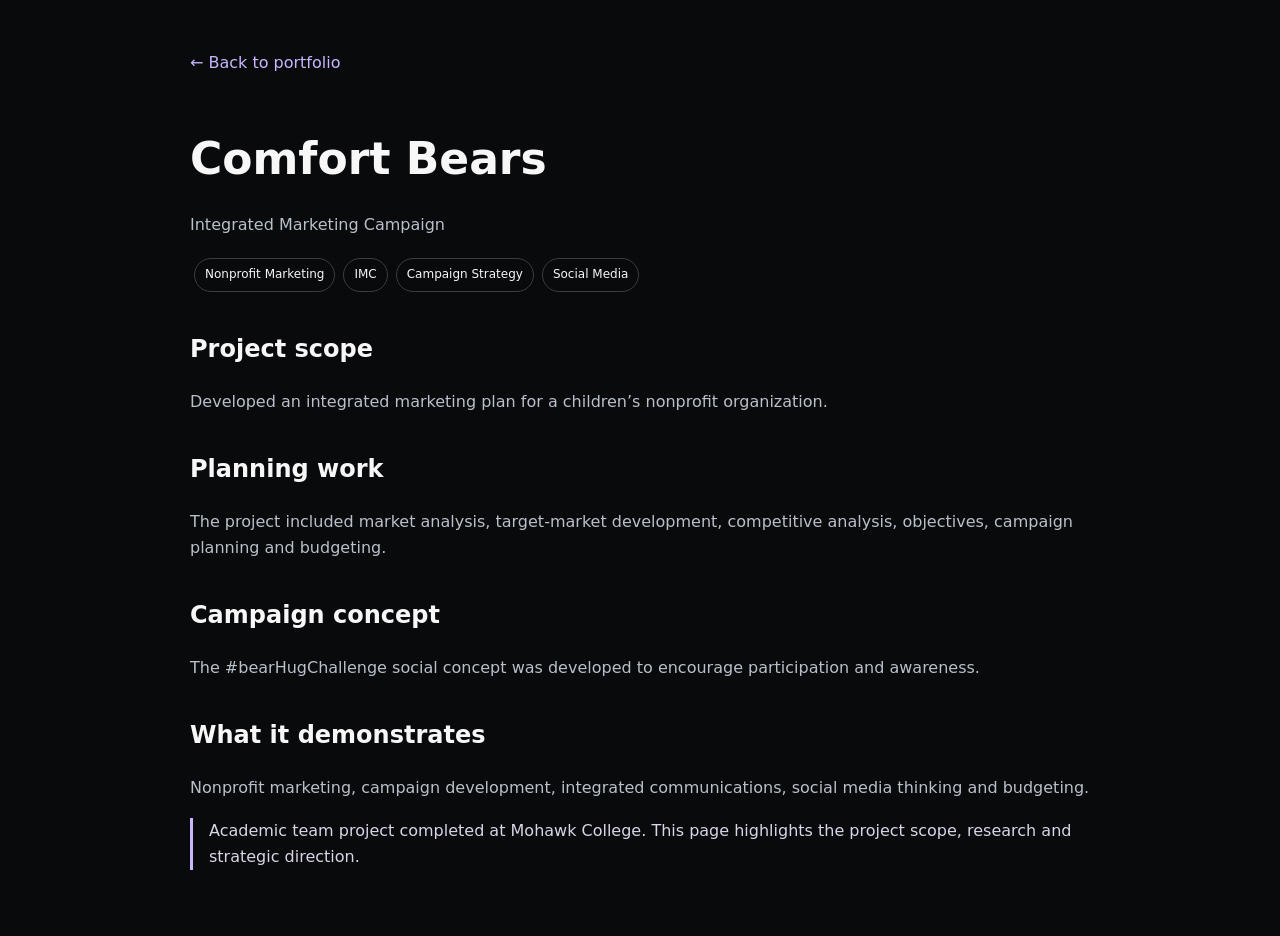
==== projects/comfort-bears.html @ 2cc82dce "Add Comfort Bears case study" ====
<!doctype html><html><head><meta charset="utf-8"><meta name="viewport" content="width=device-width,initial-scale=1"><title>Comfort Bears | Jonathan Defrias</title><style>body{font-family:Inter,system-ui,sans-serif;background:#080a0c;color:#f7f7f8;max-width:900px;margin:auto;padding:50px 24px;line-height:1.65}a{color:#c9b6ff;text-decoration:none}h1{font-size:44px;line-height:1.05}h2{margin-top:34px}p,li{color:#b9c0ca}.pill{display:inline-block;border:1px solid #383e47;border-radius:999px;padding:6px 10px;margin:4px;font-size:12px}.back{display:inline-block;margin-bottom:30px}.note{border-left:3px solid #c9b6ff;padding-left:16px;color:#d9d4e7}</style></head><body><a class="back" href="../index.html">← Back to portfolio</a><h1>Comfort Bears</h1><p>Integrated Marketing Campaign</p><div><span class="pill">Nonprofit Marketing</span><span class="pill">IMC</span><span class="pill">Campaign Strategy</span><span class="pill">Social Media</span></div><h2>Project scope</h2><p>Developed an integrated marketing plan for a children’s nonprofit organization.</p><h2>Planning work</h2><p>The project included market analysis, target-market development, competitive analysis, objectives, campaign planning and budgeting.</p><h2>Campaign concept</h2><p>The #bearHugChallenge social concept was developed to encourage participation and awareness.</p><h2>What it demonstrates</h2><p>Nonprofit marketing, campaign development, integrated communications, social media thinking and budgeting.</p><p class="note">Academic team project completed at Mohawk College. This page highlights the project scope, research and strategic direction.</p></body></html>
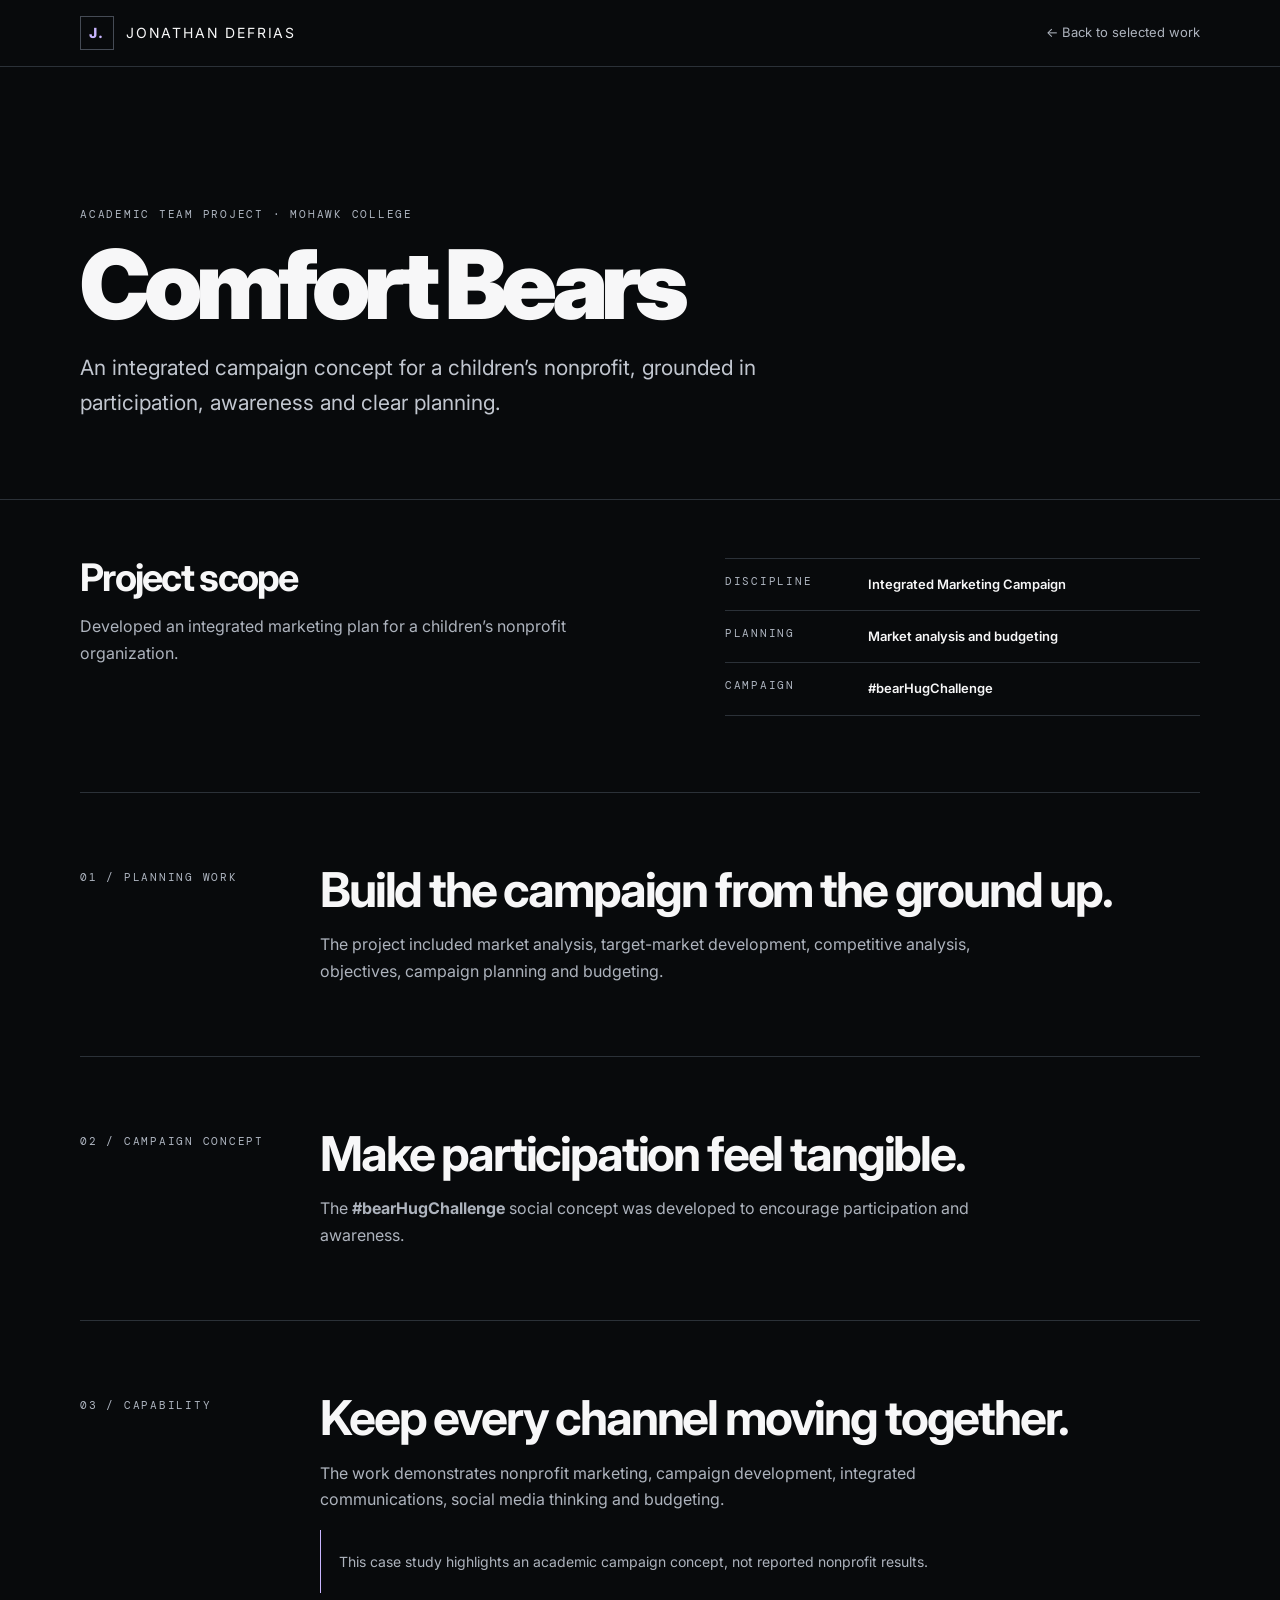
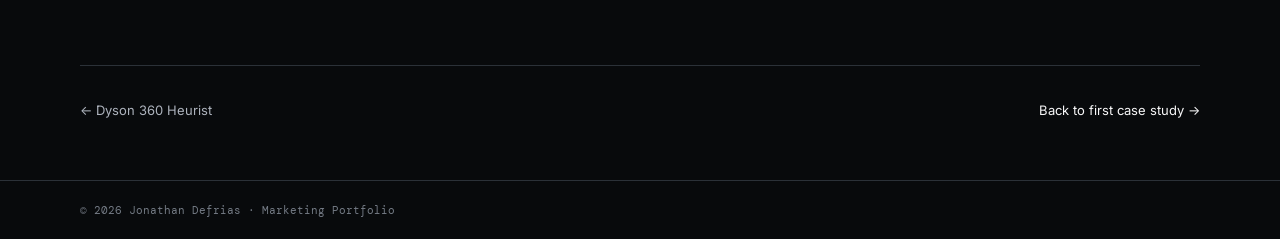
==== commit 10371980: "Update portfolio case study visuals" ====
--- a/projects/comfort-bears.html
+++ b/projects/comfort-bears.html
@@ -1 +1 @@
-<!doctype html><html><head><meta charset="utf-8"><meta name="viewport" content="width=device-width,initial-scale=1"><title>Comfort Bears | Jonathan Defrias</title><style>body{font-family:Inter,system-ui,sans-serif;background:#080a0c;color:#f7f7f8;max-width:900px;margin:auto;padding:50px 24px;line-height:1.65}a{color:#c9b6ff;text-decoration:none}h1{font-size:44px;line-height:1.05}h2{margin-top:34px}p,li{color:#b9c0ca}.pill{display:inline-block;border:1px solid #383e47;border-radius:999px;padding:6px 10px;margin:4px;font-size:12px}.back{display:inline-block;margin-bottom:30px}.note{border-left:3px solid #c9b6ff;padding-left:16px;color:#d9d4e7}</style></head><body><a class="back" href="../index.html">← Back to portfolio</a><h1>Comfort Bears</h1><p>Integrated Marketing Campaign</p><div><span class="pill">Nonprofit Marketing</span><span class="pill">IMC</span><span class="pill">Campaign Strategy</span><span class="pill">Social Media</span></div><h2>Project scope</h2><p>Developed an integrated marketing plan for a children’s nonprofit organization.</p><h2>Planning work</h2><p>The project included market analysis, target-market development, competitive analysis, objectives, campaign planning and budgeting.</p><h2>Campaign concept</h2><p>The #bearHugChallenge social concept was developed to encourage participation and awareness.</p><h2>What it demonstrates</h2><p>Nonprofit marketing, campaign development, integrated communications, social media thinking and budgeting.</p><p class="note">Academic team project completed at Mohawk College. This page highlights the project scope, research and strategic direction.</p></body></html>+<!doctype html><html lang="en"><head><meta charset="utf-8"><meta name="viewport" content="width=device-width,initial-scale=1"><title>Comfort Bears | Jonathan Defrias</title><link rel="stylesheet" href="case-study.css"></head><body><header class="topbar"><div class="shell topbar-inner"><a class="brand" href="../index.html"><span class="mark">J.</span><span>JONATHAN DEFRIAS</span></a><a class="back" href="../index.html">← Back to selected work</a></div></header><main><section class="hero"><div class="shell"><div class="meta">Academic team project · Mohawk College</div><h1>Comfort Bears</h1><p class="lede">An integrated campaign concept for a children’s nonprofit, grounded in participation, awareness and clear planning.</p></div></section><section class="overview shell"><div><h2>Project scope</h2><p>Developed an integrated marketing plan for a children’s nonprofit organization.</p></div><div class="facts"><div class="fact"><span class="label">Discipline</span><strong>Integrated Marketing Campaign</strong></div><div class="fact"><span class="label">Planning</span><strong>Market analysis and budgeting</strong></div><div class="fact"><span class="label">Campaign</span><strong>#bearHugChallenge</strong></div></div></section><section class="section shell"><span class="label">01 / Planning work</span><div><h2>Build the campaign from the ground up.</h2><p>The project included market analysis, target-market development, competitive analysis, objectives, campaign planning and budgeting.</p></div></section><section class="section shell"><span class="label">02 / Campaign concept</span><div><h2>Make participation feel tangible.</h2><p>The <strong>#bearHugChallenge</strong> social concept was developed to encourage participation and awareness.</p></div></section><section class="section shell"><span class="label">03 / Capability</span><div><h2>Keep every channel moving together.</h2><p>The work demonstrates nonprofit marketing, campaign development, integrated communications, social media thinking and budgeting.</p><p class="callout">This case study highlights an academic campaign concept, not reported nonprofit results.</p></div></section></main><nav class="shell project-nav" aria-label="Case study navigation"><a href="dyson.html">← Dyson 360 Heurist</a><a class="next" href="msa.html">Back to first case study →</a></nav><footer><div class="shell">© 2026 Jonathan Defrias · Marketing Portfolio</div></footer></body></html>
--- a/projects/case-study.css
+++ b/projects/case-study.css
@@ -0,0 +1,2 @@
+@import url("https://fonts.googleapis.com/css2?family=DM+Mono:wght@400;500&family=Inter:wght@400;600;700;800;900&display=swap");
+:root{--bg:#080a0c;--surface:#101419;--text:#f7f7f8;--muted:#adb3bd;--line:#2b3138;--accent:#c9b6ff;--max:1120px}*{box-sizing:border-box}html{scroll-behavior:smooth}body{margin:0;background:var(--bg);color:var(--text);font-family:Inter,system-ui,sans-serif;line-height:1.65}a{color:inherit;text-decoration:none}a:focus-visible{outline:2px solid var(--accent);outline-offset:4px}::selection{background:var(--accent);color:var(--bg)}.shell{width:min(var(--max),calc(100% - 64px));margin:auto}.topbar{border-bottom:1px solid var(--line)}.topbar-inner{min-height:66px;display:flex;align-items:center;justify-content:space-between;gap:24px}.brand{display:flex;align-items:center;gap:12px;font-size:14px;letter-spacing:.13em}.mark{display:grid;place-items:center;width:34px;height:34px;border:1px solid #454b55;color:var(--accent);font-weight:800}.back{color:var(--muted);font-size:13px}.back:hover,.next:hover{color:var(--text)}.hero{padding:clamp(72px,11vw,140px) 0 78px;border-bottom:1px solid var(--line)}.meta,.label{color:#aeb5c0;font:11px "DM Mono",monospace;letter-spacing:.16em;text-transform:uppercase}h1{max-width:850px;margin:18px 0 22px;font-size:clamp(48px,8vw,96px);line-height:.94;letter-spacing:-.065em;font-weight:900}.lede{max-width:680px;margin:0;color:#c2c7d0;font-size:clamp(17px,2vw,21px)}.overview{display:grid;grid-template-columns:1.1fr .9fr;gap:64px;padding:58px 0 76px;border-bottom:1px solid var(--line)}.overview h2,.section h2{margin:0 0 16px;font-size:clamp(25px,3vw,38px);line-height:1.05;letter-spacing:-.045em}.overview p,.section p{max-width:70ch;margin:0;color:var(--muted)}.facts{border-top:1px solid var(--line)}.fact{display:grid;grid-template-columns:125px 1fr;gap:18px;padding:15px 0;border-bottom:1px solid var(--line)}.fact strong{font-size:13px;font-weight:600}.section{display:grid;grid-template-columns:190px 1fr;gap:50px;padding:72px 0;border-bottom:1px solid var(--line)}.section .label{padding-top:5px}.section h2{font-size:clamp(28px,4vw,48px)}.section p+p{margin-top:18px}.callout{margin-top:28px;padding:20px 0 20px 18px;border-left:1px solid var(--accent);color:#d9d4e7;font-size:14px}.project-nav{display:flex;justify-content:space-between;gap:24px;padding:34px 0 58px;color:var(--muted);font-size:13px}.next{color:var(--text)}footer{padding:22px 0;border-top:1px solid var(--line);color:#747b85;font:11px "DM Mono",monospace}@media(max-width:760px){.shell{width:calc(100% - 28px)}.brand span:last-child{display:none}.hero{padding:64px 0 58px}.overview,.section{grid-template-columns:1fr;gap:24px;padding:48px 0 58px}.section{gap:12px}.fact{grid-template-columns:105px 1fr}}@media(prefers-reduced-motion:reduce){html{scroll-behavior:auto}}
